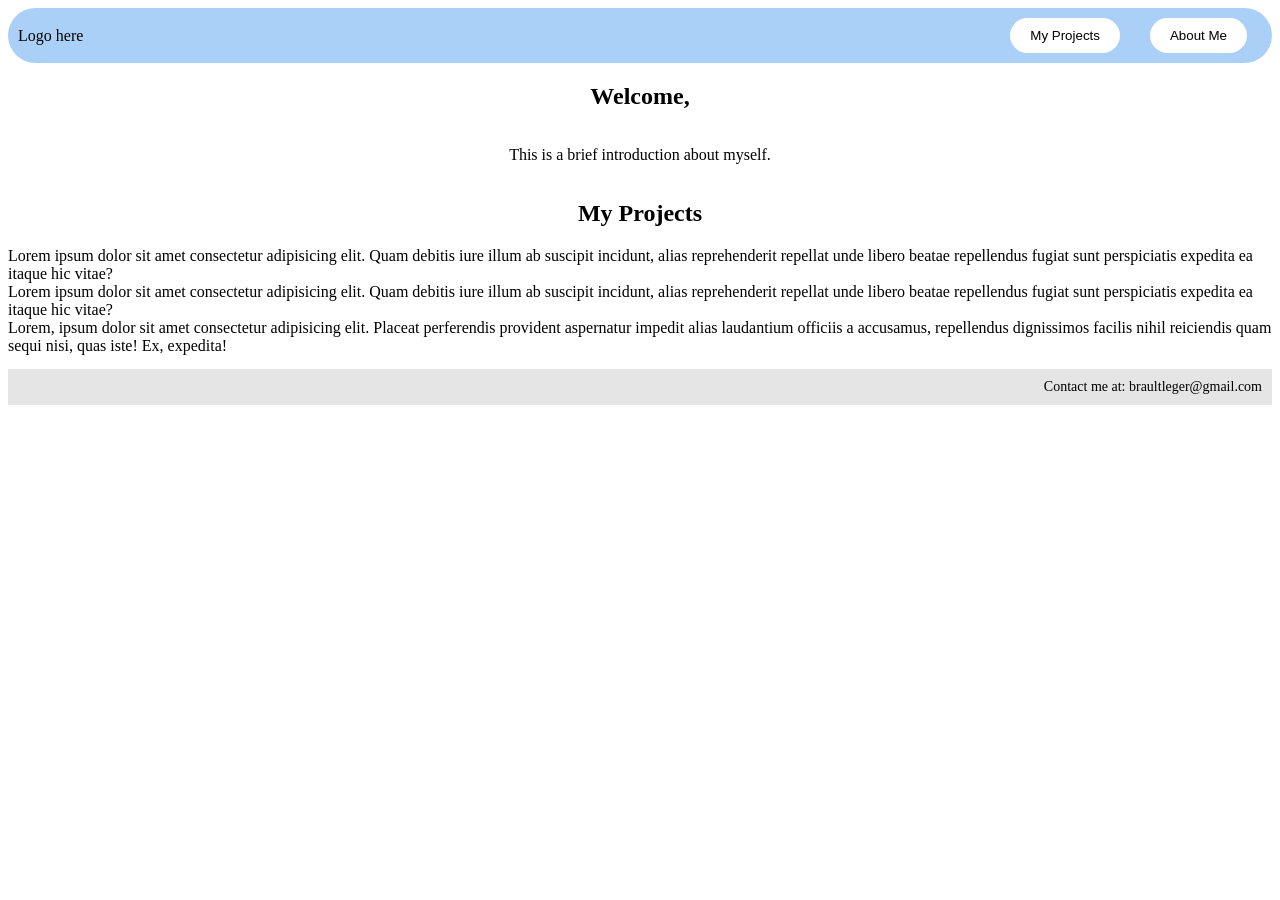
==== index.html @ d8ce2f3f "Homepage started" ====
<!DOCTYPE html>
<html lang="fr">
    <head>
        <meta charset="UTF-8">
        <meta name="viewport" content="width=device-width, initial-scale=1.0">
        <title>My first portfolio!!</title>
        <link rel="stylesheet" href="styles.css">
    </head>
    <body>
        <header id="header">
            <div class="logo">Logo here</div>
            <ul>
                <button href="#projects" class="menu">My Projects</button>
                <button href="#about" class="menu">About Me</button>
            </ul>
        </header>
        <main>
            <section class="flex-container">
                <h2>Welcome,</h2>
                <p>This is a brief introduction about myself.</p>
            </section>
            <section class="flex-container">
                <h2>My Projects</h2>
                <ul>
                    <li>Lorem ipsum dolor sit amet consectetur adipisicing elit. Quam debitis iure illum ab suscipit incidunt, alias reprehenderit repellat unde libero beatae repellendus fugiat sunt perspiciatis expedita ea itaque hic vitae?</li>
                    <li>Lorem ipsum dolor sit amet consectetur adipisicing elit. Quam debitis iure illum ab suscipit incidunt, alias reprehenderit repellat unde libero beatae repellendus fugiat sunt perspiciatis expedita ea itaque hic vitae?</li>
                    <li>Lorem, ipsum dolor sit amet consectetur adipisicing elit. Placeat perferendis provident aspernatur impedit alias laudantium officiis a accusamus, repellendus dignissimos facilis nihil reiciendis quam sequi nisi, quas iste! Ex, expedita!</li>
                </ul>
            </section>
        </main>
        <footer>
            <p>Contact me at: braultleger@gmail.com</p>
        </footer>
    </body>
    <script src="script.js"></script>
</html>
---- styles.css ----
header{
    background-color: #aad0f7;
    border-radius: 40px;
    display: flex;
    justify-content: center;
    align-items: center;
    padding: 10px;
}
header>ul{
    display: flex;
    flex-direction: row;
    align-items: center;
}
ul{
    list-style: none;
    padding: 0;
    margin: 0;
}
.menu{
    margin: 0 15px;
    padding: 10px 20px;
    border-radius: 20px;
    background-color: white;
    transition: background-color 0.3s ease;
}
.flex-container{
    display: flex;
    flex-direction: column;
    align-items: center;
}
.logo{
    display: flex;
    flex:1;
}
button{
    text-decoration: none;
    border: none;
}
button:hover{
    background-color: #f0f0f0;
}
footer>p{
    display: flex;
    justify-content: flex-end;
    text-align: center;
    font-size: 14px;
    background-color: #e5e5e5;
    padding: 10px;
}
@media (max-width: 480px) {
  /* mobile styles */
  ul{

  }
}
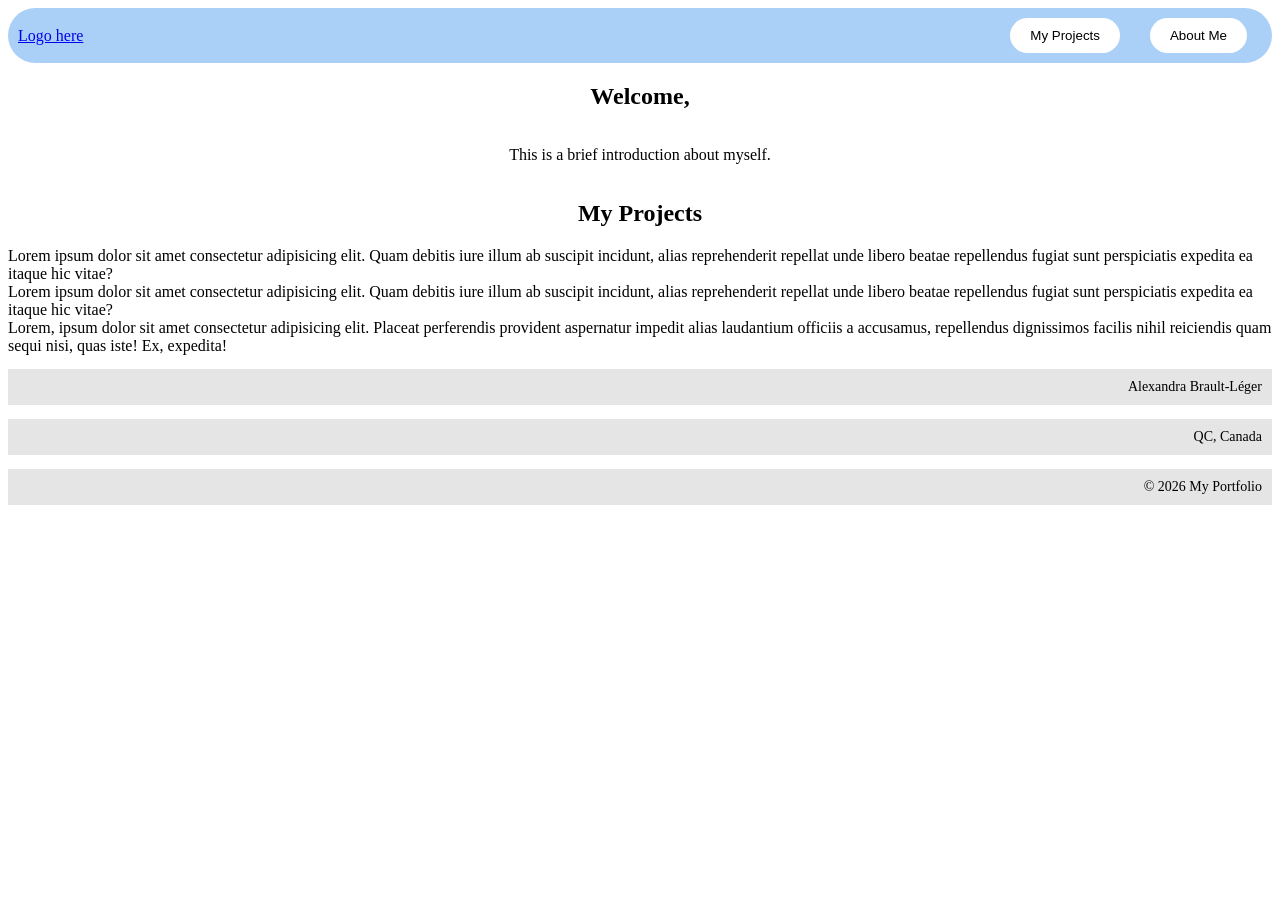
==== commit 9fc9d17e: "rebranding/uploaded to the web" ====
--- a/index.html
+++ b/index.html
@@ -8,10 +8,12 @@
     </head>
     <body>
         <header id="header">
-            <div class="logo">Logo here</div>
+            <div class="logo">
+                <a href="../Homepage/index.html">Logo here</a>
+            </div>
             <ul>
-                <button href="#projects" class="menu">My Projects</button>
-                <button href="#about" class="menu">About Me</button>
+                <button class="menu" onclick="location.href='../MyProjects/projetsindex.html'">My Projects</button>
+                <button class="menu" onclick="location.href='../AboutMe/aboutindex.html'" class="menu">About Me</button>
             </ul>
         </header>
         <main>
@@ -29,7 +31,9 @@
             </section>
         </main>
         <footer>
-            <p>Contact me at: braultleger@gmail.com</p>
+            <p>Alexandra Brault-Léger</p>
+            <p>QC, Canada</p>
+            <p>© 2026 My Portfolio</p>
         </footer>
     </body>
     <script src="script.js"></script>
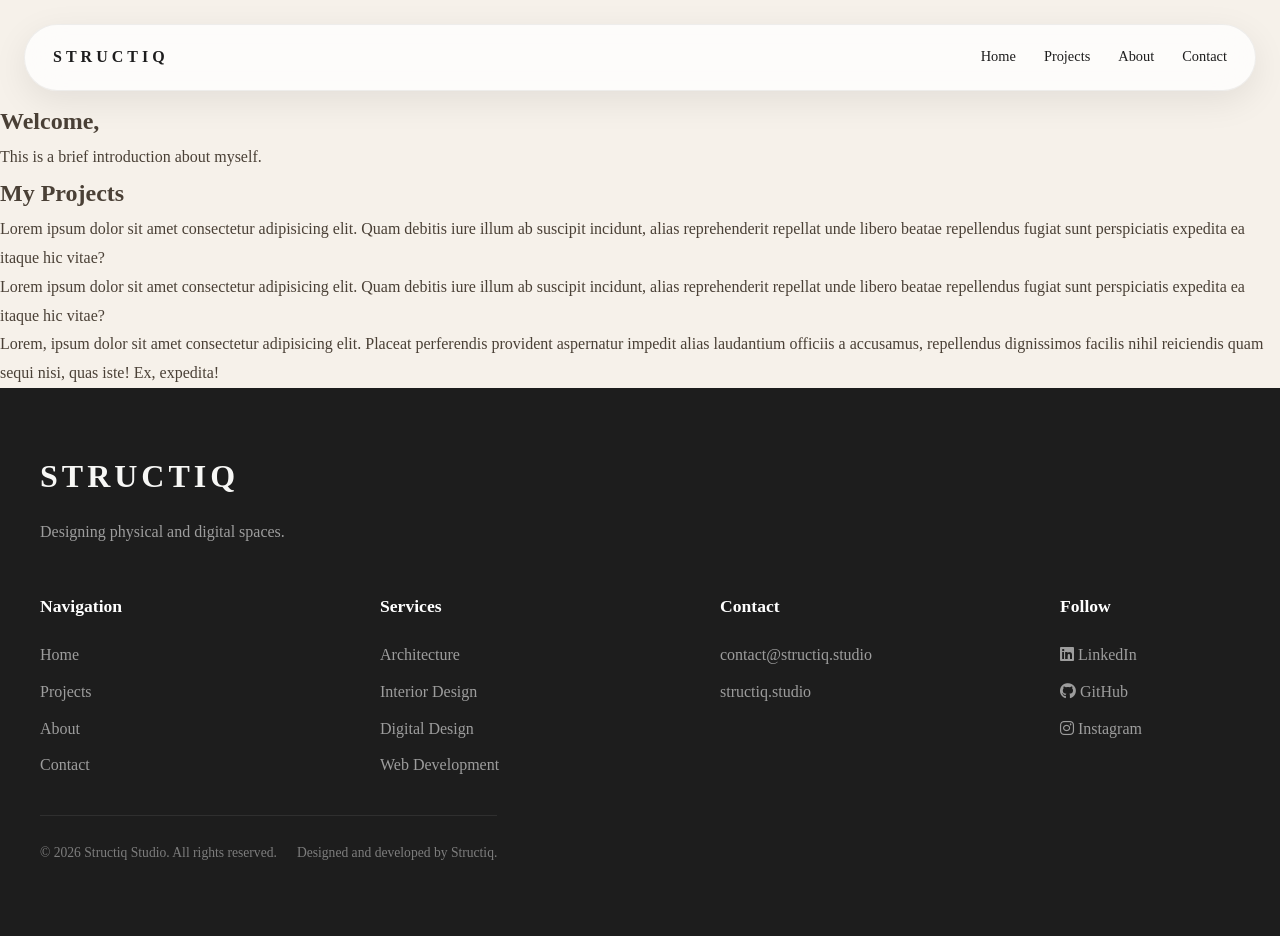
==== commit d6de5364: "Footer needs links to socials, navbar done" ====
--- a/index.html
+++ b/index.html
@@ -1,20 +1,24 @@
 <!DOCTYPE html>
-<html lang="fr">
+<html lang="en">
     <head>
         <meta charset="UTF-8">
         <meta name="viewport" content="width=device-width, initial-scale=1.0">
-        <title>My first portfolio!!</title>
-        <link rel="stylesheet" href="styles.css">
+        <title>Structiq Studio</title>
+        <link rel="stylesheet" href="/css/styles.css">
+        <link rel="stylesheet" href="https://cdnjs.cloudflare.com/ajax/libs/font-awesome/6.7.2/css/all.min.css">
     </head>
     <body>
-        <header id="header">
-            <div class="logo">
-                <a href="../Homepage/index.html">Logo here</a>
-            </div>
-            <ul>
-                <button class="menu" onclick="location.href='../MyProjects/projetsindex.html'">My Projects</button>
-                <button class="menu" onclick="location.href='../AboutMe/aboutindex.html'" class="menu">About Me</button>
-            </ul>
+        <header>
+            <nav>
+                <a href="/" class="nav-logo">STRUCTIQ</a>
+
+                <div class="nav-links">
+                    <a href="/">Home</a>
+                    <a href="projects.html">Projects</a>
+                    <a href="about.html">About</a>
+                    <a href="contact.html" class="nav-cta">Contact</a>
+                </div>
+            </nav>
         </header>
         <main>
             <section class="flex-container">
@@ -31,10 +35,57 @@
             </section>
         </main>
         <footer>
-            <p>Alexandra Brault-Léger</p>
-            <p>QC, Canada</p>
-            <p>© 2026 My Portfolio</p>
+            <div class="footer-container">
+                <div class="footer-logo">
+                    <h2>
+                        <a href="/">STRUCTIQ</a>
+                    </h2>
+                    <p>Designing physical and digital spaces.</p>
+                </div>
+                <div class="footer-links">
+                    <div class="footer-navigation">
+                        <h3>Navigation</h3>
+                        <a href="/">Home</a>
+                        <a href="projects.html">Projects</a>
+                        <a href="about.html">About</a>
+                        <a href="contact.html">Contact</a>
+                    </div>
+                    <div class="footer-services">
+                        <h3>Services</h3>
+                        <p>Architecture</p>
+                        <p>Interior Design</p>
+                        <p>Digital Design</p>
+                        <p>Web Development</p>
+                    </div>
+                    <div class="footer-contact">
+                        <h3>Contact</h3>
+                        <a href="mailto:contact@structiq.studio">contact@structiq.studio</a>
+                        <a href="https://structiq.studio">structiq.studio</a>
+                    </div>
+                    <div class="footer-social">
+                        <h3>Follow</h3>
+
+                        <a href="https://linkedin.com/in/yourprofile" target="_blank">
+                            <i class="fa-brands fa-linkedin"></i>
+                            LinkedIn
+                        </a>
+
+                        <a href="https://github.com/yourusername" target="_blank">
+                            <i class="fa-brands fa-github"></i>
+                            GitHub
+                        </a>
+
+                        <a href="https://instagram.com/yourusername" target="_blank">
+                            <i class="fa-brands fa-instagram"></i>
+                            Instagram
+                        </a>
+                    </div>
+                <div class="footer-bottom">
+                    <p>© 2026 Structiq Studio. All rights reserved.</p>
+                    <p>Designed and developed by Structiq.</p>
+                </div>
+            </div>
         </footer>
     </body>
-    <script src="script.js"></script>
+    <script src="/js/script.js"></script>
 </html>
--- a/css/styles.css
+++ b/css/styles.css
@@ -0,0 +1,262 @@
+/* ===== GLOBAL RESET ===== */
+
+* {
+    margin: 0;
+    padding: 0;
+    box-sizing: border-box;
+}
+
+html {
+    scroll-behavior: smooth;
+}
+
+body {
+    font-family: 'Georgia', serif;
+    background-color: #f6f1ea;
+    color: #4a4036;
+    line-height: 1.8;
+    overflow-x: hidden;
+    margin-top: 100px;
+}
+
+/* ===== NAVBAR ===== */
+nav {
+    width: calc(100% - 48px);
+    max-width: 1400px;
+    margin: 24px auto 0;
+    padding: 18px 28px;
+
+    display: flex;
+    justify-content: space-between;
+    align-items: center;
+
+    background-color: rgba(255, 255, 255, 0.75);
+    backdrop-filter: blur(18px);
+    border: 1px solid rgba(0, 0, 0, 0.06);
+    border-radius: 999px;
+
+    position: fixed;
+    top: 0;
+    left: 50%;
+    transform: translateX(-50%);
+    z-index: 1000;
+    box-shadow: 0 10px 35px rgba(0, 0, 0, 0.08);
+}
+
+/* ===== NAVBAR LOGO ===== */
+
+.nav-logo {
+    color: #1d1d1d;
+    text-decoration: none;
+    font-size: 1rem;
+    font-weight: 700;
+    letter-spacing: 4px;
+    text-transform: uppercase;
+
+    transition:
+        color 0.3s ease,
+        letter-spacing 0.3s ease;
+}
+
+.nav-logo:hover {
+    color: #9caf9f;
+    letter-spacing: 5px;
+}
+
+/* ===== NAVBAR LINKS ===== */
+
+.nav-links {
+    display: flex;
+    align-items: center;
+    gap: 28px;
+}
+
+.nav-links a {
+    position: relative;
+    color: #1d1d1d;
+    text-decoration: none;
+    font-size: 0.9rem;
+    transition: color 0.35s ease;
+}
+
+.nav-links a::after {
+    content: "";
+    position: absolute;
+    left: 50%;
+    bottom: -6px;
+
+    width: 0;
+    height: 2px;
+
+    background-color: #9caf9f;
+    border-radius: 999px;
+
+    transform: translateX(-50%);
+    transition: width 0.3s ease;
+}
+
+.nav-links a:hover,
+.nav-links a.active {
+    color: #9caf9f;
+}
+
+.nav-links a:hover::after,
+.nav-links a.active::after {
+    width: 100%;
+}
+
+/* ===== FOOTER ===== */
+
+footer {
+    background-color: #1d1d1d;
+    color: #f7f7f5;
+    width: 100%;
+}
+
+.footer-container {
+    max-width: 1400px;
+    margin: 0 auto;
+    padding: 60px 40px 25px;
+}
+
+/* ===== FOOTER LOGO ===== */
+
+.footer-logo {
+    margin-bottom: 45px;
+}
+
+.footer-logo a {
+    color: #f7f7f5;
+    text-decoration: none;
+}
+
+.footer-logo h2 {
+    font-size: 2rem;
+    font-weight: 600;
+    letter-spacing: 4px;
+    text-transform: uppercase;
+    margin-bottom: 12px;
+}
+
+.footer-logo p {
+    max-width: 450px;
+    color: #9d9d9d;
+    font-size: 1rem;
+    line-height: 1.8;
+}
+
+/* ===== FOOTER LINKS ===== */
+
+.footer-links {
+    display: flex;
+    justify-content: space-between;
+    gap: 35px;
+    flex-wrap: wrap;
+    margin-bottom: 45px;
+}
+
+.footer-navigation,
+.footer-services,
+.footer-contact,
+.footer-social {
+    display: flex;
+    flex-direction: column;
+    gap: 8px;
+    min-width: 180px;
+}
+
+/* ===== FOOTER TITLES ===== */
+
+.footer-links h3 {
+    font-size: 1.1rem;
+    font-weight: 600;
+    margin-bottom: 10px;
+    color: #ffffff;
+}
+
+/* ===== FOOTER LINKS & TEXT ===== */
+
+.footer-navigation a,
+.footer-contact a,
+.footer-social a {
+    text-decoration: none;
+    color: #9d9d9d;
+    transition: color 0.3s ease;
+}
+
+.footer-navigation a:hover,
+.footer-contact a:hover,
+.footer-social a:hover {
+    color: #9caf9f;
+}
+
+.footer-services p {
+    margin: 0;
+    color: #9d9d9d;
+}
+
+/* ===== FOOTER BOTTOM ===== */
+
+.footer-bottom {
+    display: flex;
+    justify-content: space-between;
+    align-items: center;
+    flex-wrap: wrap;
+    gap: 20px;
+
+    border-top: 1px solid rgba(255,255,255,0.08);
+    padding-top: 25px;
+}
+
+.footer-bottom p {
+    font-size: 0.85rem;
+    color: #7d7d7d;
+}
+
+/* ===== RESPONSIVE ===== */
+
+@media (max-width: 768px) {
+
+    /* ===== NAVBAR ===== */
+    nav {
+        width: calc(100% - 30px);
+        padding: 18px 20px;
+        flex-direction: column;
+        gap: 15px;
+        border-radius: 28px;
+    }
+
+    .nav-links {
+        gap: 16px;
+        flex-wrap: wrap;
+        justify-content: center;
+    }
+
+    .nav-links a {
+        font-size: 0.85rem;
+    }
+
+    /* ==== FOOTER ==== */
+    .footer-container {
+        padding: 60px 25px 30px;
+    }
+
+    .footer-logo {
+        text-align: center;
+        margin-bottom: 50px;
+    }
+
+    .footer-logo p {
+        margin: 0 auto;
+    }
+
+    .footer-links {
+        flex-direction: column;
+        gap: 45px;
+    }
+
+    .footer-bottom {
+        flex-direction: column;
+        text-align: center;
+    }
+}
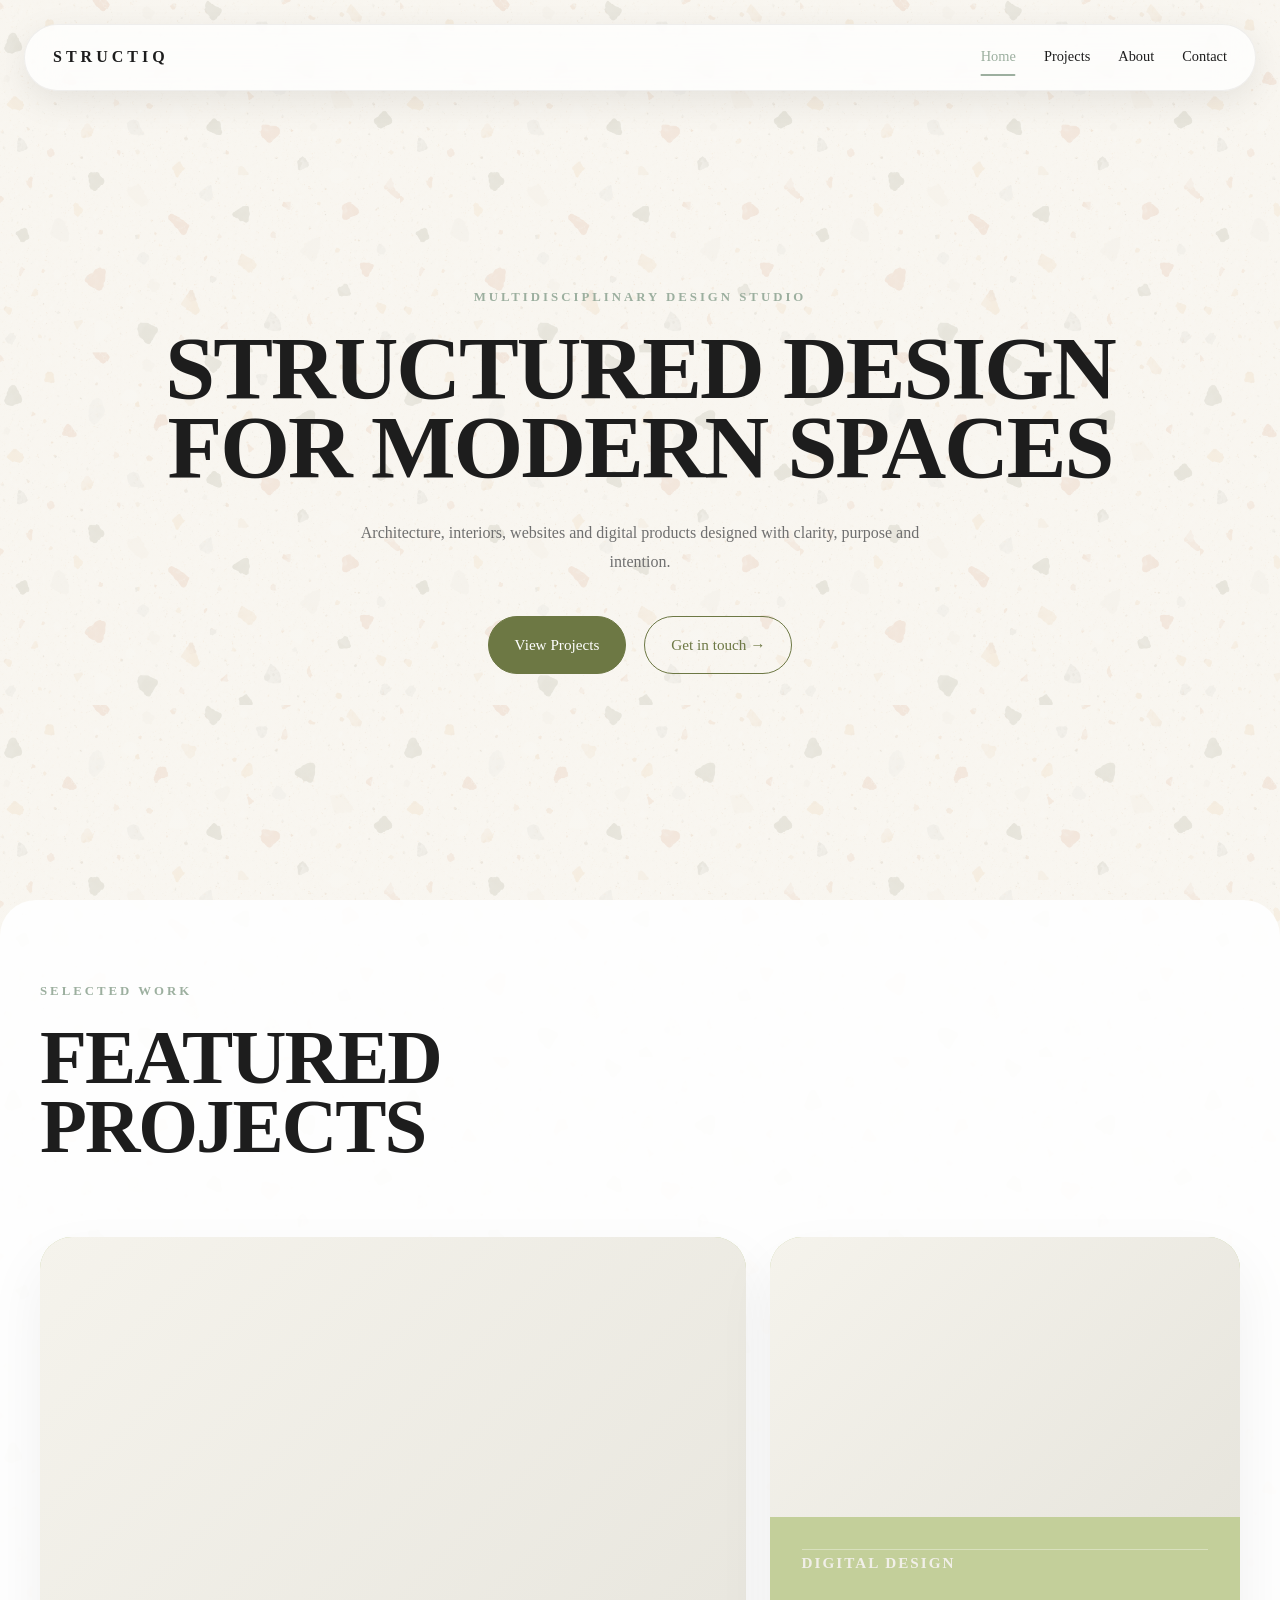
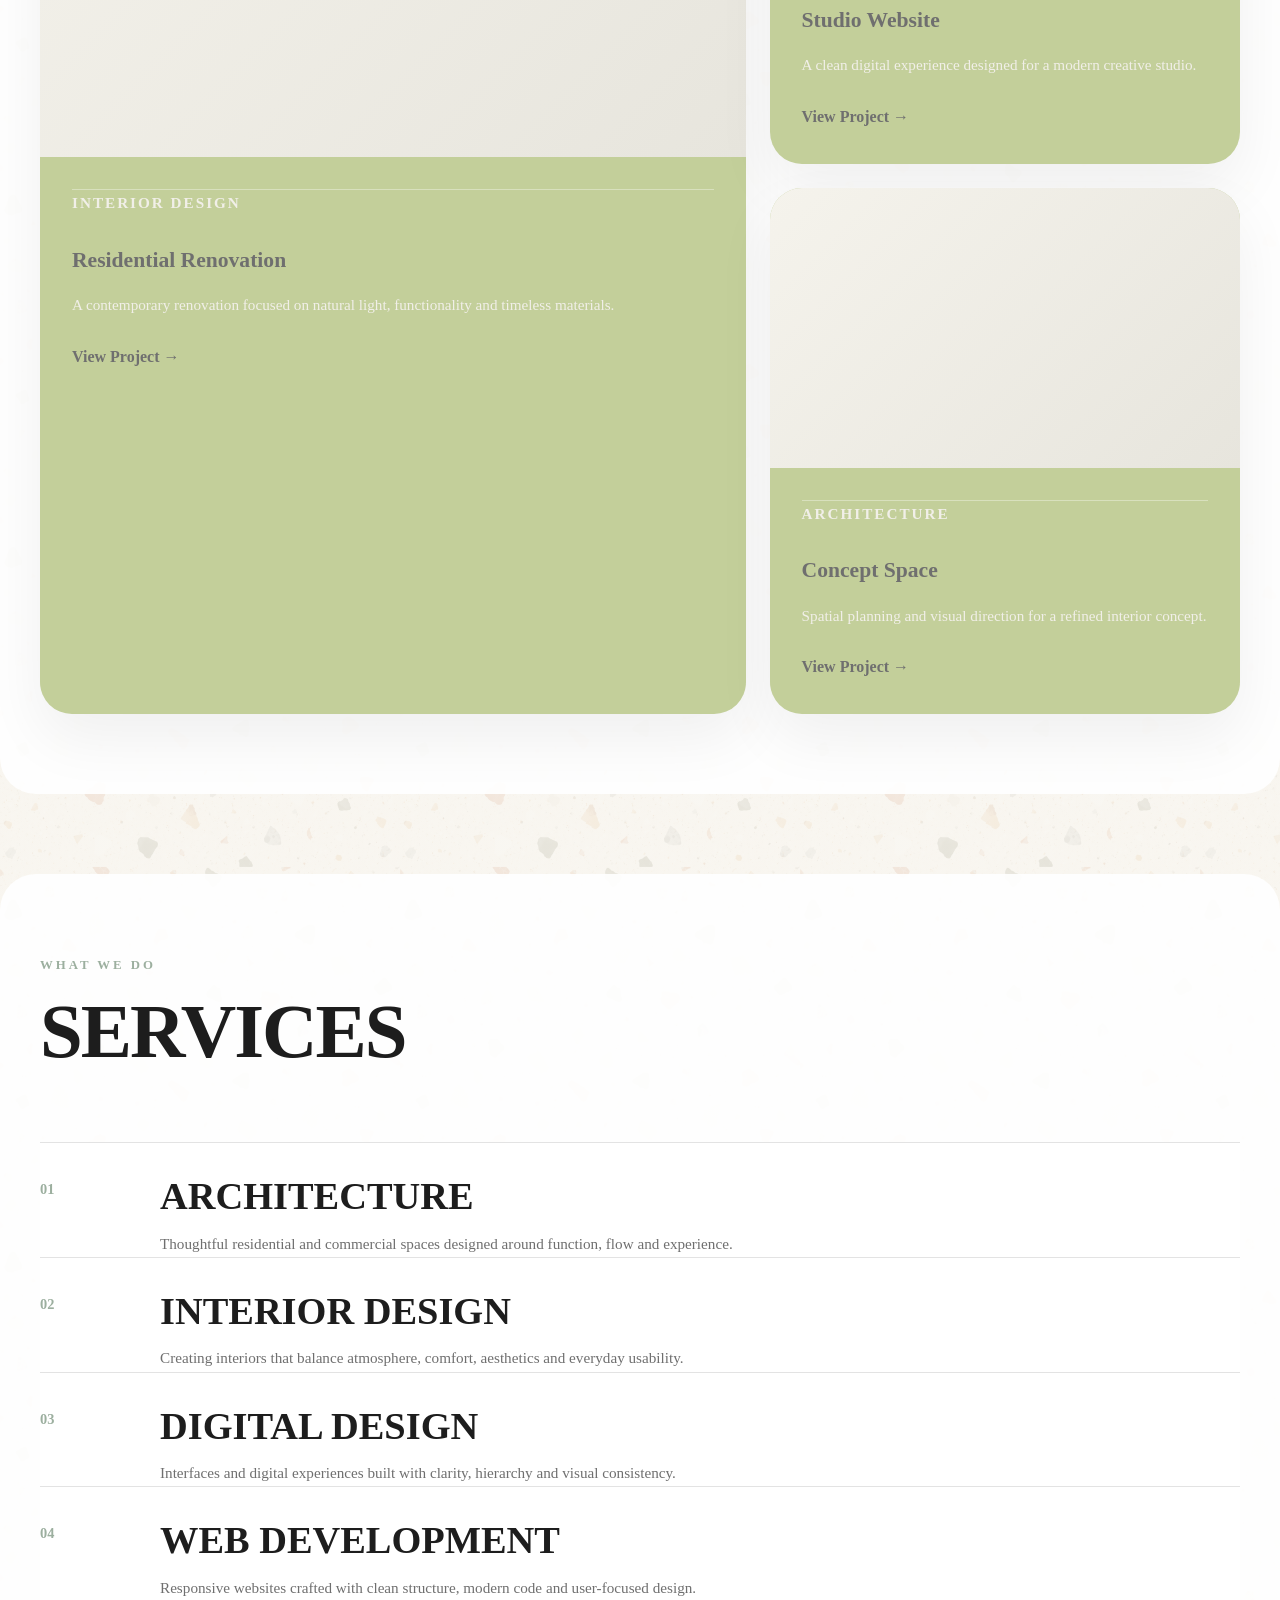
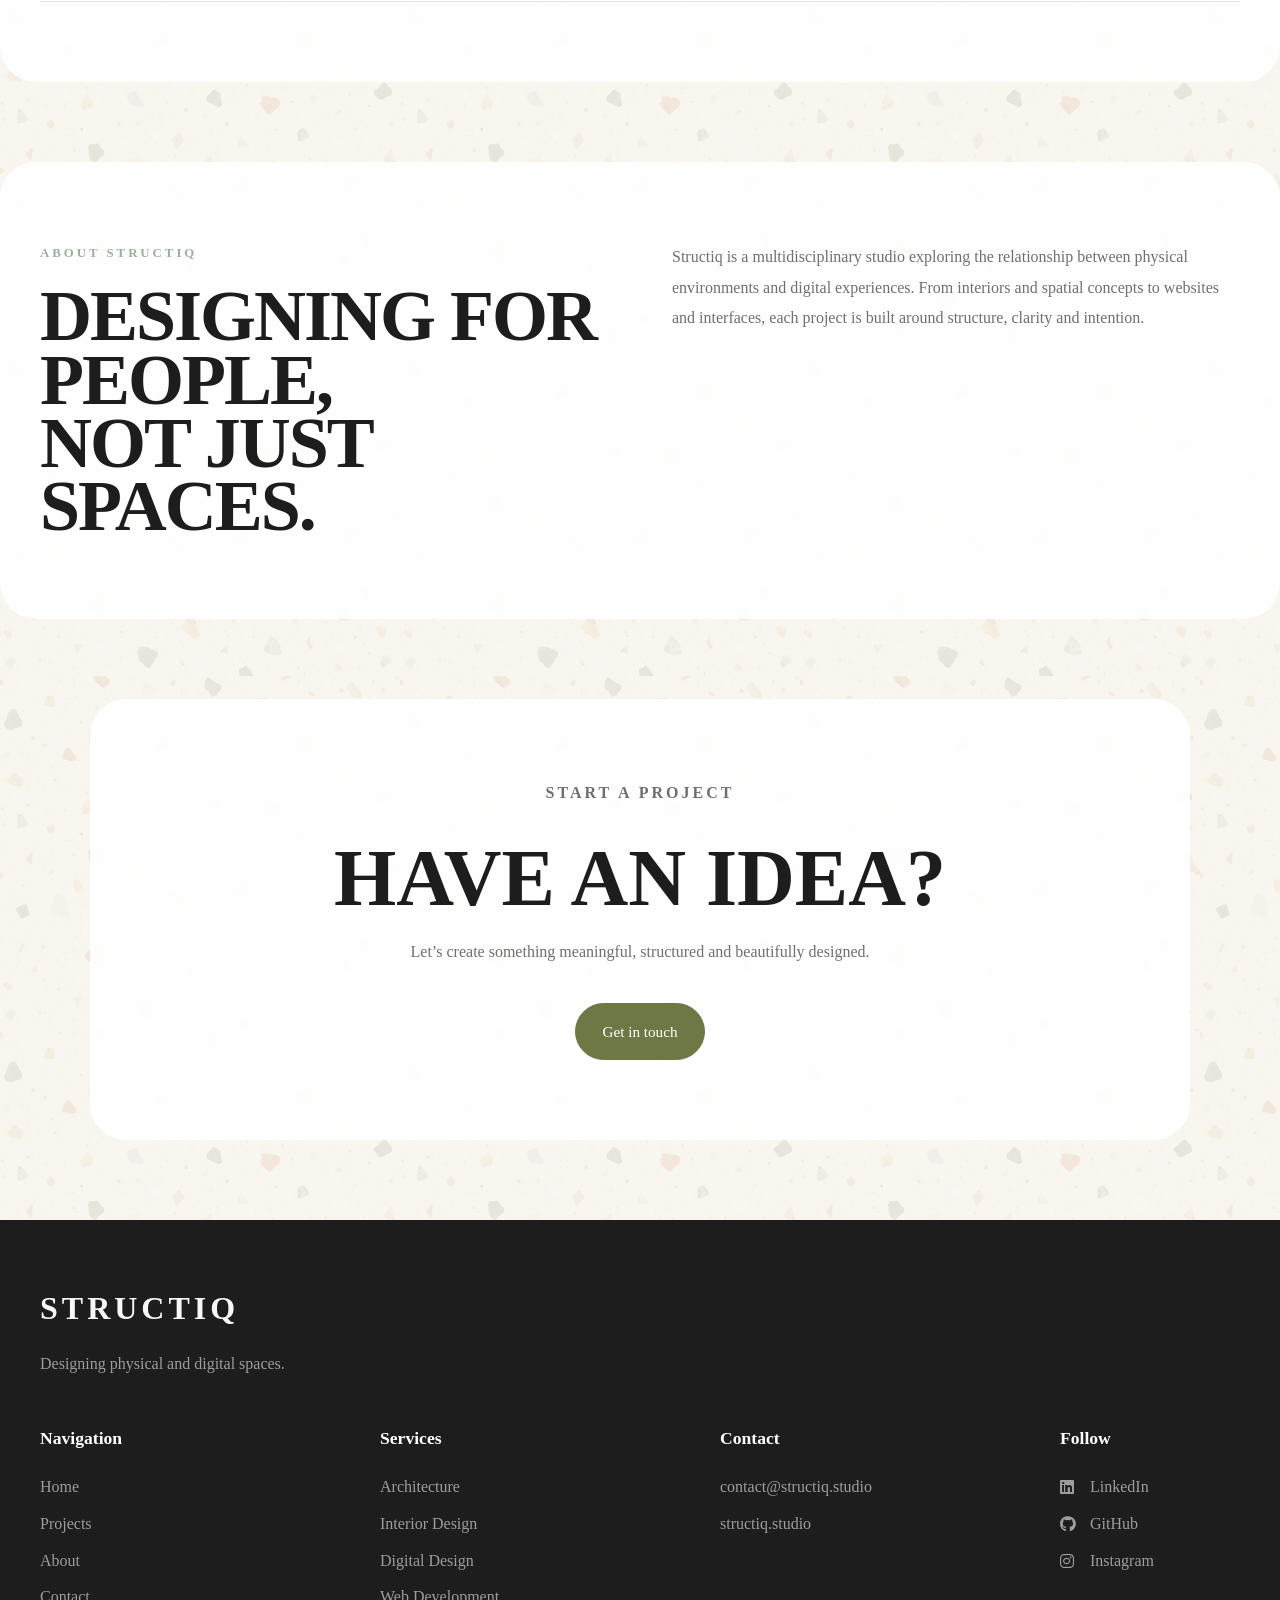
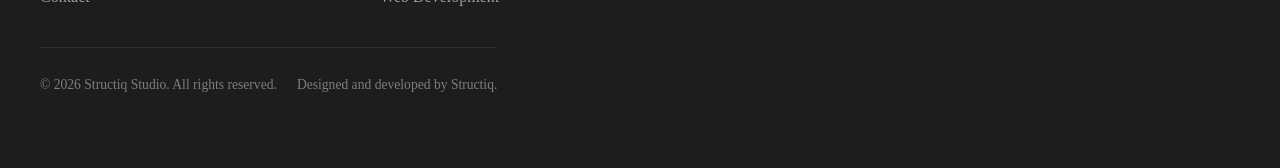
==== commit 339dc007: "basic layout done, small ajustments to make and projects pages" ====
--- a/index.html
+++ b/index.html
@@ -4,6 +4,7 @@
         <meta charset="UTF-8">
         <meta name="viewport" content="width=device-width, initial-scale=1.0">
         <title>Structiq Studio</title>
+        <link rel="stylesheet" href="/css/globalcomponent.css">
         <link rel="stylesheet" href="/css/styles.css">
         <link rel="stylesheet" href="https://cdnjs.cloudflare.com/ajax/libs/font-awesome/6.7.2/css/all.min.css">
     </head>
@@ -13,26 +14,153 @@
                 <a href="/" class="nav-logo">STRUCTIQ</a>
 
                 <div class="nav-links">
-                    <a href="/">Home</a>
+                    <a href="/" class="active">Home</a>
                     <a href="projects.html">Projects</a>
                     <a href="about.html">About</a>
-                    <a href="contact.html" class="nav-cta">Contact</a>
+                    <a href="contact.html">Contact</a>
                 </div>
             </nav>
         </header>
-        <main>
-            <section class="flex-container">
-                <h2>Welcome,</h2>
-                <p>This is a brief introduction about myself.</p>
-            </section>
-            <section class="flex-container">
-                <h2>My Projects</h2>
-                <ul>
-                    <li>Lorem ipsum dolor sit amet consectetur adipisicing elit. Quam debitis iure illum ab suscipit incidunt, alias reprehenderit repellat unde libero beatae repellendus fugiat sunt perspiciatis expedita ea itaque hic vitae?</li>
-                    <li>Lorem ipsum dolor sit amet consectetur adipisicing elit. Quam debitis iure illum ab suscipit incidunt, alias reprehenderit repellat unde libero beatae repellendus fugiat sunt perspiciatis expedita ea itaque hic vitae?</li>
-                    <li>Lorem, ipsum dolor sit amet consectetur adipisicing elit. Placeat perferendis provident aspernatur impedit alias laudantium officiis a accusamus, repellendus dignissimos facilis nihil reiciendis quam sequi nisi, quas iste! Ex, expedita!</li>
-                </ul>
-            </section>
+        <main class="home-page">
+
+            <section class="hero-section">
+                <p class="section-label">Multidisciplinary Design Studio</p>
+
+                <h1>
+                    Structured Design<br>
+                    For Modern Spaces<br>
+                </h1>
+
+                <p class="hero-text">
+                    Architecture, interiors, websites and digital products
+                    designed with clarity, purpose and intention.
+                </p>
+
+                <div class="hero-buttons">
+                    <a href="projects.html" class="primary-button">View Projects</a>
+                    <a href="contact.html" class="secondary-button">Get in touch →</a>
+                </div>
+            </section>
+
+            <section class="featured-section">
+                <div class="section-header">
+                    <p class="section-label">Selected Work</p>
+                    <h2>Featured<br>Projects</h2>
+                </div>
+
+                <div class="featured-grid">
+                    <article class="featured-card large-card">
+                        <div class="project-image placeholder"></div>
+
+                        <div class="project-content">
+                            <p class="project-category">Interior Design</p>
+                            <h3>Residential Renovation</h3>
+                            <p>
+                                A contemporary renovation focused on natural light,
+                                functionality and timeless materials.
+                            </p>
+                            <a href="projects.html">View Project →</a>
+                        </div>
+                    </article>
+
+                    <article class="featured-card">
+                        <div class="project-image placeholder"></div>
+
+                        <div class="project-content">
+                            <p class="project-category">Digital Design</p>
+                            <h3>Studio Website</h3>
+                            <p>
+                                A clean digital experience designed for a modern creative studio.
+                            </p>
+                            <a href="projects.html">View Project →</a>
+                        </div>
+                    </article>
+
+                    <article class="featured-card">
+                        <div class="project-image placeholder"></div>
+
+                        <div class="project-content">
+                            <p class="project-category">Architecture</p>
+                            <h3>Concept Space</h3>
+                            <p>
+                                Spatial planning and visual direction for a refined interior concept.
+                            </p>
+                            <a href="projects.html">View Project →</a>
+                        </div>
+                    </article>
+                </div>
+            </section>
+
+            <section class="services-section">
+                <div class="section-header">
+                    <p class="section-label">What We Do</p>
+                    <h2>Services</h2>
+                </div>
+
+                <div class="services-list">
+                    <div class="service-item">
+                        <span>01</span>
+                        <div>
+                            <h3>Architecture</h3>
+                            <p>Thoughtful residential and commercial spaces designed around function, flow and experience.</p>
+                        </div>
+                    </div>
+
+                    <div class="service-item">
+                        <span>02</span>
+                        <div>
+                            <h3>Interior Design</h3>
+                            <p>Creating interiors that balance atmosphere, comfort, aesthetics and everyday usability.</p>
+                        </div>
+                    </div>
+
+                    <div class="service-item">
+                        <span>03</span>
+                        <div>
+                            <h3>Digital Design</h3>
+                            <p>Interfaces and digital experiences built with clarity, hierarchy and visual consistency.</p>
+                        </div>
+                    </div>
+
+                    <div class="service-item">
+                        <span>04</span>
+                        <div>
+                            <h3>Web Development</h3>
+                            <p>Responsive websites crafted with clean structure, modern code and user-focused design.</p>
+                        </div>
+                    </div>
+                </div>
+            </section>
+
+            <section class="about-preview">
+                <div>
+                    <p class="section-label">About Structiq</p>
+                    <h2>
+                        Designing for people,<br>
+                        not just spaces.
+                    </h2>
+                </div>
+
+                <p>
+                    Structiq is a multidisciplinary studio exploring the relationship
+                    between physical environments and digital experiences. From interiors
+                    and spatial concepts to websites and interfaces, each project is built
+                    around structure, clarity and intention.
+                </p>
+            </section>
+
+            <section class="cta-section">
+                <p class="section-label">Start a Project</p>
+
+                <h2>Have an idea?</h2>
+
+                <p>
+                    Let’s create something meaningful, structured and beautifully designed.
+                </p>
+
+                <a href="contact.html" class="primary-button">Get in touch</a>
+            </section>
+
         </main>
         <footer>
             <div class="footer-container">
--- a/css/globalcomponent.css
+++ b/css/globalcomponent.css
@@ -0,0 +1,351 @@
+/* ===== GLOBAL RESET ===== */
+
+:root{
+
+    --background: #F8F6F1;
+    --surface: #FFFFFF;
+    --surface-soft: #F1EFE8;
+    --stone: #D9D3C7;
+
+    /* ===== BRAND ===== */
+
+    --primarycolor: #6D7844;
+    --primarycolor-hover: #59623A;
+    --primarycolor-light: #B9C78B;
+
+    /* ===== TEXT ===== */
+
+    --text: #252525;
+    --text-light: #6F6F6F;
+
+    /* ===== BORDERS ===== */
+
+    --border: #E6E1D8;
+}
+
+* {
+    margin: 0;
+    padding: 0;
+    box-sizing: border-box;
+}
+
+html {
+    scroll-behavior: smooth;
+}
+
+body {
+    font-family: 'Georgia', serif;
+    color: var(--text);
+    line-height: 1.8;
+    overflow-x: hidden;
+
+    background:
+    linear-gradient(
+        rgba(248, 246, 241, 0.85),
+        rgba(248, 246, 241, 0.85)
+    ),
+    url("../img/terrazzo.png");
+
+    background-repeat: repeat;
+    background-size: auto, 400px;
+    background-attachment: scroll;
+}
+
+/* ===== BUTTONS ===== */
+
+.primary-button {
+    display: inline-flex;
+    align-items: center;
+    justify-content: center;
+
+    padding: 15px 30px;
+
+    background: var(--primarycolor);
+    color: var(--surface);
+
+    border: 1px solid var(--primarycolor);
+    border-radius: 999px;
+
+    text-decoration: none;
+    font-size: 0.95rem;
+    font-weight: 500;
+
+    cursor: pointer;
+
+    transition:
+        background-color .35s ease,
+        border-color .35s ease,
+        color .35s ease,
+        transform .35s ease,
+        box-shadow .35s ease;
+}
+
+.primary-button:hover {
+    color: var(--text);
+    background: var(--primary-hover);
+    border-color: var(--primary-hover);
+    transform: translateY(-2px);
+    box-shadow: 0 10px 24px rgba(89, 98, 58, .18);
+}
+
+.secondary-button {
+    display: inline-flex;
+    align-items: center;
+    justify-content: center;
+
+    padding: 15px 30px;
+
+    background: transparent;
+    color: var(--primary);
+
+    border: 1px solid var(--primary);
+    border-radius: 999px;
+
+    text-decoration: none;
+    font-size: 0.95rem;
+    font-weight: 500;
+
+    transition:
+        background-color .35s ease,
+        color .35s ease,
+        transform .35s ease;
+}
+
+.secondary-button:hover {
+    background: var(--primary);
+    color: var(--surface);
+
+    transform: translateY(-2px);
+}
+
+
+
+
+
+
+
+
+/* ===== NAVBAR ===== */
+nav {
+    width: calc(100% - 48px);
+    max-width: 1400px;
+    margin: 24px auto 0;
+    padding: 18px 28px;
+
+    display: flex;
+    justify-content: space-between;
+    align-items: center;
+
+    background-color: rgba(255, 255, 255, 0.75);
+    backdrop-filter: blur(18px);
+    border: 1px solid rgba(0, 0, 0, 0.06);
+    border-radius: 999px;
+
+    position: fixed;
+    top: 0;
+    left: 50%;
+    transform: translateX(-50%);
+    z-index: 1000;
+    box-shadow: 0 10px 35px rgba(0, 0, 0, 0.08);
+}
+
+/* ===== NAVBAR LOGO ===== */
+
+.nav-logo {
+    color: #1d1d1d;
+    text-decoration: none;
+    font-size: 1rem;
+    font-weight: 700;
+    letter-spacing: 4px;
+    text-transform: uppercase;
+
+    transition:
+        color 0.3s ease,
+        letter-spacing 0.3s ease;
+}
+
+.nav-logo:hover {
+    color: var(--primarycolor-hover);
+    letter-spacing: 5px;
+}
+
+/* ===== NAVBAR LINKS ===== */
+
+.nav-links {
+    display: flex;
+    align-items: center;
+    gap: 28px;
+}
+
+.nav-links a {
+    position: relative;
+    color: #1d1d1d;
+    text-decoration: none;
+    font-size: 0.9rem;
+    transition: color 0.35s ease;
+}
+
+.nav-links a::after {
+    content: "";
+    position: absolute;
+    left: 50%;
+    bottom: -6px;
+
+    width: 0;
+    height: 2px;
+
+    background-color: #9caf9f;
+    border-radius: 999px;
+
+    transform: translateX(-50%);
+    transition: width 0.3s ease;
+}
+
+.nav-links a:hover,
+.nav-links a.active {
+    color: #9caf9f;
+}
+
+.nav-links a:hover::after,
+.nav-links a.active::after {
+    width: 100%;
+}
+
+
+
+
+
+
+
+
+/* ===== FOOTER ===== */
+
+footer {
+    background-color: #1d1d1d;
+    color: #f7f7f5;
+    width: 100%;
+}
+
+.footer-container {
+    max-width: 1400px;
+    margin: 0 auto;
+    padding: 60px 40px 25px;
+}
+
+/* ===== FOOTER LOGO ===== */
+
+.footer-logo {
+    margin-bottom: 45px;
+}
+
+.footer-logo a {
+    color: #f7f7f5;
+    text-decoration: none;
+}
+
+.footer-logo h2 {
+    font-size: 2rem;
+    font-weight: 600;
+    letter-spacing: 4px;
+    text-transform: uppercase;
+    margin-bottom: 12px;
+}
+
+.footer-logo p {
+    max-width: 450px;
+    color: #9d9d9d;
+    font-size: 1rem;
+    line-height: 1.8;
+}
+
+/* ===== FOOTER LINKS ===== */
+
+.footer-links {
+    display: flex;
+    justify-content: space-between;
+    gap: 35px;
+    flex-wrap: wrap;
+    margin-bottom: 45px;
+}
+
+.footer-navigation,
+.footer-services,
+.footer-contact,
+.footer-social {
+    display: flex;
+    flex-direction: column;
+    gap: 8px;
+    min-width: 180px;
+}
+
+/* ===== FOOTER TITLES ===== */
+
+.footer-links h3 {
+    font-size: 1.1rem;
+    font-weight: 600;
+    margin-bottom: 10px;
+    color: #ffffff;
+}
+
+/* ===== FOOTER LINKS & TEXT ===== */
+
+.footer-navigation a,
+.footer-contact a,
+.footer-social a {
+    text-decoration: none;
+    color: #9d9d9d;
+    transition: color 0.3s ease;
+}
+
+.footer-navigation a:hover,
+.footer-contact a:hover,
+.footer-social a:hover {
+    color: #9caf9f;
+}
+
+.footer-services p {
+    margin: 0;
+    color: #9d9d9d;
+}
+
+/* ===== FOOTER SOCIAL ICONS ===== */
+
+.footer-social a {
+    display: flex;
+    align-items: center;
+    gap: 12px;
+
+    color: #9d9d9d;
+    text-decoration: none;
+
+    transition:
+        color .3s ease,
+        transform .3s ease;
+}
+
+.footer-social a:hover {
+    color: #9caf9f;
+    transform: translateX(4px);
+}
+
+.footer-social i {
+    width: 18px;
+    font-size: 1rem;
+}
+
+/* ===== FOOTER BOTTOM ===== */
+
+.footer-bottom {
+    display: flex;
+    justify-content: space-between;
+    align-items: center;
+    flex-wrap: wrap;
+    gap: 20px;
+    border-top: 1px solid rgba(255,255,255,0.08);
+    padding-top: 25px;
+}
+
+.footer-bottom p {
+    font-size: 0.85rem;
+    color: #7d7d7d;
+}
--- a/css/styles.css
+++ b/css/styles.css
@@ -1,219 +1,351 @@
-/* ===== GLOBAL RESET ===== */
-
-* {
-    margin: 0;
-    padding: 0;
-    box-sizing: border-box;
-}
-
-html {
-    scroll-behavior: smooth;
-}
-
-body {
-    font-family: 'Georgia', serif;
-    background-color: #f6f1ea;
-    color: #4a4036;
-    line-height: 1.8;
-    overflow-x: hidden;
-    margin-top: 100px;
-}
-
-/* ===== NAVBAR ===== */
-nav {
-    width: calc(100% - 48px);
-    max-width: 1400px;
-    margin: 24px auto 0;
-    padding: 18px 28px;
+/* ===== HOME PAGE ===== */
+
+.home-page {
+    position: relative;
+    background: transparent;}
+
+/* ===== HERO ===== */
+
+.hero-section {
+    min-height: 100vh;
+    padding: 180px 40px 120px;
 
     display: flex;
-    justify-content: space-between;
+    flex-direction: column;
+    justify-content: center;
     align-items: center;
-
-    background-color: rgba(255, 255, 255, 0.75);
-    backdrop-filter: blur(18px);
-    border: 1px solid rgba(0, 0, 0, 0.06);
-    border-radius: 999px;
-
-    position: fixed;
-    top: 0;
-    left: 50%;
-    transform: translateX(-50%);
-    z-index: 1000;
-    box-shadow: 0 10px 35px rgba(0, 0, 0, 0.08);
-}
-
-/* ===== NAVBAR LOGO ===== */
-
-.nav-logo {
+    text-align: center;
+
+    position:relative;
+    overflow:hidden;
+}
+
+.section-label {
+    margin-bottom: 20px;
+    color: #9caf9f;
+    font-size: 0.8rem;
+    letter-spacing: 3px;
+    text-transform: uppercase;
+    font-weight: 600;
+}
+
+.hero-section h1 {
+    max-width: 1100px;
     color: #1d1d1d;
-    text-decoration: none;
-    font-size: 1rem;
-    font-weight: 700;
-    letter-spacing: 4px;
-    text-transform: uppercase;
-
-    transition:
-        color 0.3s ease,
-        letter-spacing 0.3s ease;
-}
-
-.nav-logo:hover {
-    color: #9caf9f;
-    letter-spacing: 5px;
-}
-
-/* ===== NAVBAR LINKS ===== */
-
-.nav-links {
-    display: flex;
-    align-items: center;
-    gap: 28px;
-}
-
-.nav-links a {
-    position: relative;
-    color: #1d1d1d;
-    text-decoration: none;
-    font-size: 0.9rem;
-    transition: color 0.35s ease;
-}
-
-.nav-links a::after {
-    content: "";
-    position: absolute;
-    left: 50%;
-    bottom: -6px;
-
-    width: 0;
-    height: 2px;
-
-    background-color: #9caf9f;
-    border-radius: 999px;
-
-    transform: translateX(-50%);
-    transition: width 0.3s ease;
-}
-
-.nav-links a:hover,
-.nav-links a.active {
-    color: #9caf9f;
-}
-
-.nav-links a:hover::after,
-.nav-links a.active::after {
-    width: 100%;
-}
-
-/* ===== FOOTER ===== */
-
-footer {
-    background-color: #1d1d1d;
-    color: #f7f7f5;
-    width: 100%;
-}
-
-.footer-container {
-    max-width: 1400px;
-    margin: 0 auto;
-    padding: 60px 40px 25px;
-}
-
-/* ===== FOOTER LOGO ===== */
-
-.footer-logo {
-    margin-bottom: 45px;
-}
-
-.footer-logo a {
-    color: #f7f7f5;
-    text-decoration: none;
-}
-
-.footer-logo h2 {
-    font-size: 2rem;
-    font-weight: 600;
-    letter-spacing: 4px;
-    text-transform: uppercase;
-    margin-bottom: 12px;
-}
-
-.footer-logo p {
-    max-width: 450px;
-    color: #9d9d9d;
+    font-size: clamp(2.2rem, 7vw, 6rem);
+    line-height: 0.88;
+    text-transform: uppercase;
+    letter-spacing: -2px;
+    margin-bottom: 32px;
+}
+
+.hero-text {
+    max-width: 580px;
+    color: #6f6f6f;
     font-size: 1rem;
     line-height: 1.8;
-}
-
-/* ===== FOOTER LINKS ===== */
-
-.footer-links {
+    margin-bottom: 40px;
+}
+
+/* ===== BUTTONS ===== */
+
+.hero-buttons {
     display: flex;
-    justify-content: space-between;
-    gap: 35px;
+    gap: 18px;
     flex-wrap: wrap;
-    margin-bottom: 45px;
-}
-
-.footer-navigation,
-.footer-services,
-.footer-contact,
-.footer-social {
-    display: flex;
-    flex-direction: column;
-    gap: 8px;
-    min-width: 180px;
-}
-
-/* ===== FOOTER TITLES ===== */
-
-.footer-links h3 {
-    font-size: 1.1rem;
+    justify-content: center;
+}
+
+.primary-button,
+.secondary-button {
+    display: inline-block;
+    padding: 14px 26px;
+
+    border-radius: 999px;
+    text-decoration: none;
+    font-size: 0.95rem;
+
+    transition:
+        background-color 0.35s ease,
+        color 0.35s ease,
+        transform 0.35s ease,
+        box-shadow 0.35s ease;
+}
+
+.primary-button {
+    background: var(--primarycolor);
+    color: var(--surface);
+    border: 1px solid var(--primarycolor);
+}
+
+.primary-button:hover {
+    background: var(--primarycolor-hover);
+    border-color: var(--primarycolor-hover);
+    color: var(--surface);
+
+    transform: translateY(-2px);
+    box-shadow: 0 8px 20px rgba(0,0,0,.10);
+}
+
+.secondary-button {
+    background: transparent;
+    color: var(--primarycolor);
+
+    border: 1px solid var(--primarycolor);
+}
+
+.secondary-button:hover {
+    background: var(--primarycolor);
+    color: var(--surface);
+
+    transform: translateY(-2px);
+}
+
+/* ===== SECTION GLOBAL ===== */
+
+.featured-section,
+.services-section,
+.about-preview,
+.cta-section {
+    padding: 110px 40px;
+    max-width:1450px;
+    margin:0 auto 80px;
+
+    background:rgba(255,255,255,.92);
+
+    border-radius:36px;
+
+    padding:80px 40px;
+}
+
+.section-header {
+    margin: 0 auto 56px;
+}
+
+.section-header h2 {
+    color: #1d1d1d;
+    font-size: clamp(2.4rem, 6vw, 4.8rem);
+    line-height: 0.9;
+    text-transform: uppercase;
+    letter-spacing: -2px;
+    padding-bottom: 20px;
+}
+
+/* ===== FEATURED PROJECTS ===== */
+
+.featured-grid {
+    margin: 0 auto;
+    display: grid;
+    grid-template-columns: 1.2fr 0.8fr;
+    gap: 24px;
+}
+
+.featured-card {
+    background: #C3CF9A;
+    border-radius: 32px;
+    overflow: hidden;
+    box-shadow: 0 25px 60px rgba(0, 0, 0, 0.06);
+}
+
+.large-card {
+    grid-row: span 2;
+}
+
+.project-image {
+    height: 280px;
+}
+
+.large-card .project-image {
+    height: 520px;
+}
+
+.placeholder {
+    background:
+    linear-gradient(
+    135deg,
+    #F5F3EC,
+    #E7E5DD
+    );
+}
+
+.project-content {
+    padding: 32px;
+}
+
+.project-category {
+        background: linear-gradient(
+        180deg,
+        var(--primary-light) 0%,
+        #C3CF9A 100%
+    );
+    box-shadow: inset 0 1px 0 rgba(255,255,255,.35);
+    font-size: 0.8rem;
+    letter-spacing: 2px;
+    text-transform: uppercase;
+    margin-bottom: 12px;
     font-weight: 600;
-    margin-bottom: 10px;
-    color: #ffffff;
-}
-
-/* ===== FOOTER LINKS & TEXT ===== */
-
-.footer-navigation a,
-.footer-contact a,
-.footer-social a {
+}
+
+.project-content h3 {
+    color: var(--text-light);
+    font-size: 1.35rem;
+    margin-bottom: 12px;
+}
+
+.project-content p {
+    color: var(--surface-soft);
+    margin-bottom: 24px;
+    font-size: 0.95rem;
+}
+
+.project-content a {
+    color: var(--text-light);
     text-decoration: none;
-    color: #9d9d9d;
+    font-weight: 600;
     transition: color 0.3s ease;
 }
 
-.footer-navigation a:hover,
-.footer-contact a:hover,
-.footer-social a:hover {
+.project-content a:hover {
     color: #9caf9f;
 }
 
-.footer-services p {
-    margin: 0;
-    color: #9d9d9d;
-}
-
-/* ===== FOOTER BOTTOM ===== */
-
-.footer-bottom {
-    display: flex;
-    justify-content: space-between;
-    align-items: center;
-    flex-wrap: wrap;
-    gap: 20px;
-
-    border-top: 1px solid rgba(255,255,255,0.08);
-    padding-top: 25px;
-}
-
-.footer-bottom p {
-    font-size: 0.85rem;
-    color: #7d7d7d;
+/* ===== SERVICES ===== */
+
+.services-list {
+    margin: 0 auto;
+    border-top: 1px solid rgba(29, 29, 29, 0.12);
+    background-color: var(--surface);
+}
+
+.service-item {
+    display: grid;
+    grid-template-columns: 80px 1fr;
+    gap: 40px;
+    padding-top: 34px;
+    border-bottom: 1px solid rgba(29, 29, 29, 0.12);
+}
+
+.service-item span {
+    color: #9caf9f;
+    font-size: 0.9rem;
+    font-weight: 600;
+}
+
+.service-item h3 {
+    color: #1d1d1d;
+    font-size: clamp(1.5rem, 3vw, 2.8rem);
+    line-height: 1;
+    text-transform: uppercase;
+    margin-bottom: 14px;
+}
+
+.service-item p {
+    max-width: 720px;
+    color: #6f6f6f;
+    font-size: 0.95rem;
+}
+
+/* ===== ABOUT PREVIEW ===== */
+
+.about-preview {
+    max-width: 1450px;
+    margin: 80px auto;
+    display: grid;
+    grid-template-columns: 1fr 1fr;
+    gap: 64px;
+    align-items: start;
+}
+
+.about-preview h2 {
+    color: #1d1d1d;
+    font-size: clamp(2.4rem, 6vw, 4.5rem);
+    line-height: 0.88;
+    text-transform: uppercase;
+    letter-spacing: -2px;
+}
+
+.about-preview > p {
+    color: #6f6f6f;
+    font-size: 1rem;
+    line-height: 1.9;
+}
+
+/* ===== CTA ===== */
+
+.cta-section {
+    max-width: 1100px;
+    margin: 0 auto 80px;
+    text-align: center;
+}
+
+.cta-section h2 {
+    color: #1d1d1d;
+    font-size: clamp(2.5rem, 7vw, 5rem);
+    line-height: 0.88;
+    text-transform: uppercase;
+    margin-bottom: 24px;
+}
+
+.cta-section p {
+    max-width: 600px;
+    margin: 0 auto 36px;
+    color: #6f6f6f;
+    font-size: 1rem;
 }
 
 /* ===== RESPONSIVE ===== */
+
+@media (max-width: 900px) {
+
+    .hero-section {
+        padding: 190px 25px 90px;
+        align-items: flex-start;
+        text-align: left;
+    }
+
+    .hero-buttons {
+        justify-content: flex-start;
+    }
+
+    .featured-section,
+    .services-section,
+    .about-preview,
+    .cta-section {
+        padding: 80px 25px;
+    }
+
+    .featured-grid {
+        grid-template-columns: 1fr;
+    }
+
+    .large-card {
+        grid-row: auto;
+    }
+
+    .large-card .project-image,
+    .project-image {
+        height: 300px;
+    }
+
+    .about-preview {
+        grid-template-columns: 1fr;
+        gap: 32px;
+    }
+
+    .service-item {
+        grid-template-columns: 1fr;
+        gap: 12px;
+    }
+
+    .cta-section {
+        text-align: left;
+        margin-bottom: 40px;
+    }
+
+    .cta-section p {
+        margin-left: 0;
+    }
+}
 
 @media (max-width: 768px) {
 
@@ -259,4 +391,109 @@
         flex-direction: column;
         text-align: center;
     }
+}
+
+@media (max-width: 480px) {
+
+    .hero-section h1,
+    .section-header h2,
+    .about-preview h2,
+    .cta-section h2 {
+        letter-spacing: -1px;
+    }
+
+    .primary-button,
+    .secondary-button {
+        width: 100%;
+        text-align: center;
+    }
+
+    .project-content {
+        padding: 26px;
+    }
+}
+
+/* ===== EXTRA SMALL PHONES ===== */
+
+@media (max-width: 320px) {
+
+    nav {
+        width: calc(100% - 20px);
+        padding: 14px 16px;
+    }
+
+    .nav-links {
+        gap: 12px;
+    }
+
+    .nav-links a {
+        font-size: 0.8rem;
+    }
+
+    .hero-section h1 {
+        font-size: 2rem;
+    }
+
+    .hero-text {
+        font-size: 0.95rem;
+    }
+
+    .primary-button,
+    .secondary-button {
+        padding: 12px 18px;
+        font-size: 0.9rem;
+    }
+}
+
+/* ===== SMALL PHONES ===== */
+
+@media (max-width: 360px) {
+
+    .hero-section {
+        padding: 160px 20px 70px;
+    }
+
+    .hero-section h1 {
+        font-size: 2.4rem;
+        line-height: 1;
+        letter-spacing: -0.5px;
+    }
+
+    .hero-text {
+        font-size: 1rem;
+    }
+
+    .section-header h2,
+    .about-preview h2,
+    .cta-section h2 {
+        font-size: 2.3rem;
+        letter-spacing: -0.5px;
+    }
+
+    .featured-section,
+    .services-section,
+    .about-preview,
+    .cta-section {
+        padding: 60px 20px;
+    }
+
+    .project-content {
+        padding: 20px;
+    }
+
+    .project-content h3 {
+        font-size: 1.35rem;
+    }
+
+    .service-item {
+        padding: 24px 0;
+    }
+
+    .service-item h3 {
+        font-size: 1.6rem;
+    }
+
+    .footer-container {
+        padding: 50px 20px 20px;
+    }
 }
